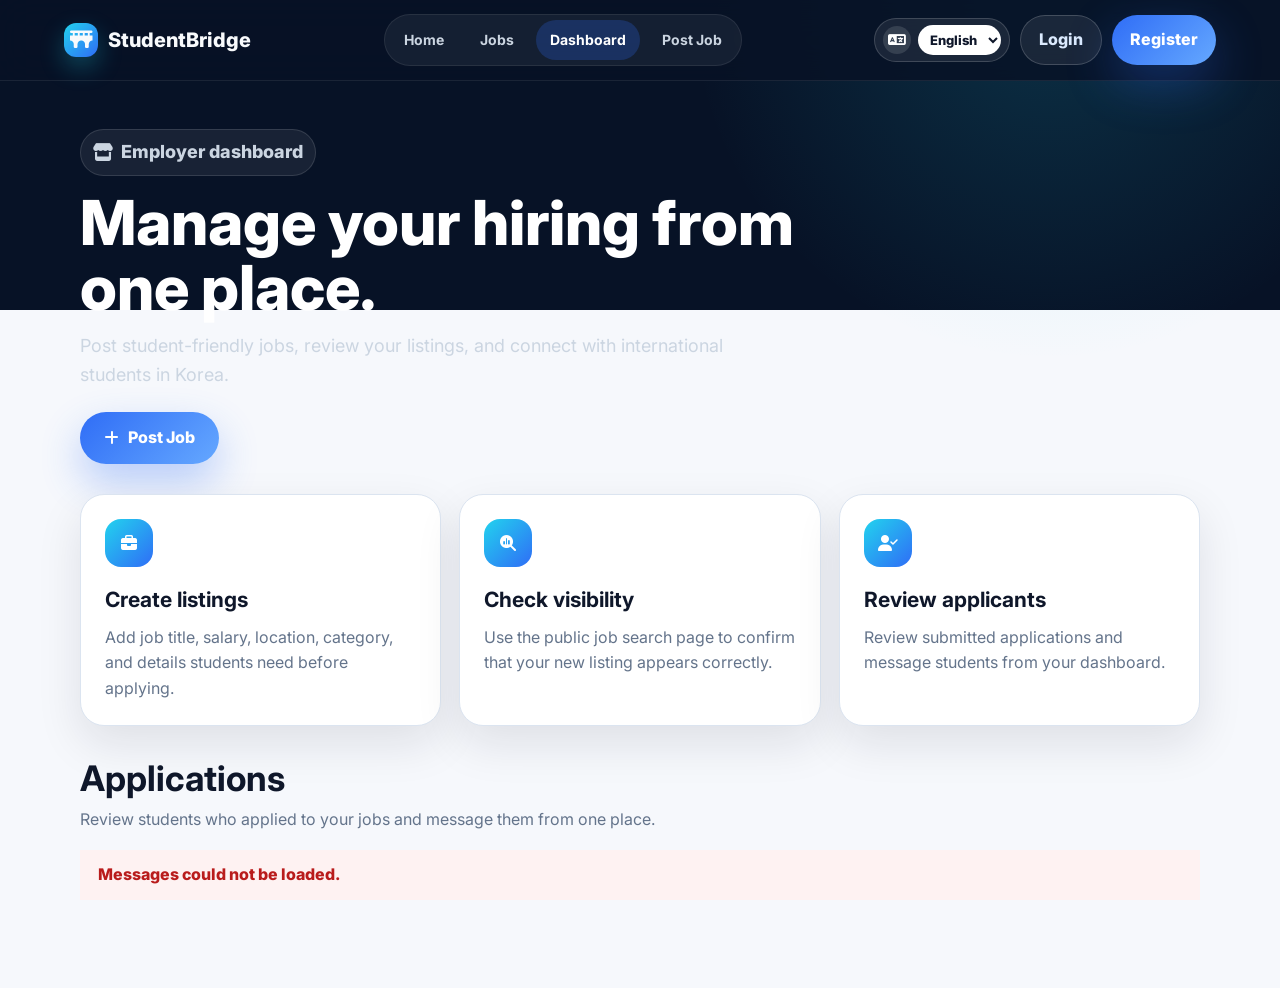
==== frontend/employer-dashboard.html @ f32d39b7 "feat: clean shared navbar design" ====
<!DOCTYPE html>
<html lang="en">
<head>
  <meta charset="UTF-8">
  <meta name="viewport" content="width=device-width, initial-scale=1.0">
  <meta name="description" content="Employer dashboard for StudentBridge.">
  <title data-i18n="title.employerDashboard">Employer Dashboard | StudentBridge</title>
  <link rel="stylesheet" href="https://cdnjs.cloudflare.com/ajax/libs/font-awesome/6.5.1/css/all.min.css">
  <link rel="stylesheet" href="./style.css?v=20260610-clean-navbar">
  <link rel="stylesheet" href="./post-job.css">
  <link rel="stylesheet" href="./notifications.css?v=20260609-notifications">
  <link rel="stylesheet" href="./messages.css?v=20260609-messages">
</head>
<body data-auth-state="checking">
  <header class="navbar">
    <a class="logo" href="../index.html" aria-label="StudentBridge home">
      <span class="logo-mark" aria-hidden="true"><i class="fa-solid fa-bridge"></i></span>
      <span>StudentBridge</span>
    </a>

    <button type="button" class="nav-toggle" data-nav-toggle aria-label="Open menu" aria-expanded="false">
      <span></span>
      <span></span>
      <span></span>
    </button>

    <nav class="nav-center" aria-label="Primary navigation" data-i18n-aria-label="nav.primary" data-primary-nav>
      <a href="../index.html" data-i18n="nav.home">Home</a>
      <a href="./jobsearch.html" data-i18n="nav.jobs">Jobs</a>
      <a href="./employer-dashboard.html" aria-current="page" data-employer-link data-i18n="nav.dashboard">Dashboard</a>
      <a href="./post-job.html" data-employer-link data-i18n="nav.postJob">Post Job</a>
      <a class="mobile-auth-link" href="./login.html" data-i18n="nav.login">Login</a>
      <a class="mobile-auth-link" href="./register.html" data-i18n="nav.register">Register</a>
    </nav>

    <div class="nav-right" aria-label="Account actions">
      <div data-language-switcher></div>
      <div data-message-root hidden></div>
      <div data-notification-root hidden></div>
      <div class="guest-actions" data-guest-actions>
        <a href="./login.html" class="btn btn-outline" data-i18n="nav.login">Login</a>
        <a href="./register.html" class="btn btn-primary" data-i18n="nav.register">Register</a>
      </div>

      <div class="user-menu" data-user-menu hidden>
        <button type="button" class="user-menu-trigger" data-user-menu-trigger aria-haspopup="true" aria-expanded="false">
          <span class="user-icon" aria-hidden="true"><i class="fa-solid fa-user"></i></span>
          <span class="sr-only" data-user-label>Account menu</span>
          <i class="fa-solid fa-chevron-down" aria-hidden="true"></i>
        </button>

        <div class="user-dropdown" data-user-dropdown hidden>
          <p class="dropdown-user" data-user-name>Account</p>
          <a href="./employer-dashboard.html" data-employer-link><i class="fa-solid fa-table-columns" aria-hidden="true"></i> <span data-i18n="user.dashboard">Dashboard</span></a>
          <a href="./messages.html"><i class="fa-solid fa-message" aria-hidden="true"></i> <span data-i18n="messages.label">Messages</span></a>
          <a href="./post-job.html" data-employer-link><i class="fa-solid fa-plus" aria-hidden="true"></i> <span data-i18n="user.postJob">Post Job</span></a>
          <a href="./student-profile.html" data-student-link><i class="fa-solid fa-id-card" aria-hidden="true"></i> <span data-i18n="user.studentAddress">Student Address</span></a>
          <a data-user-mail href="#"><i class="fa-solid fa-envelope" aria-hidden="true"></i> <span data-i18n="user.email">Email</span></a>
          <button type="button" data-logout-button><i class="fa-solid fa-right-from-bracket" aria-hidden="true"></i> <span data-i18n="user.logout">Logout</span></button>
        </div>
      </div>
    </div>
  </header>

  <main class="page-shell">
    <section class="dashboard-hero" aria-labelledby="dashboard-title">
      <p class="eyebrow"><i class="fa-solid fa-store" aria-hidden="true"></i> <span data-i18n="dashboard.eyebrow">Employer dashboard</span></p>
      <h1 id="dashboard-title" data-i18n="dashboard.heading">Manage your hiring from one place.</h1>
      <p data-i18n="dashboard.body">Post student-friendly jobs, review your listings, and connect with international students in Korea.</p>
      <a class="submit-btn dashboard-cta" href="./post-job.html">
        <i class="fa-solid fa-plus" aria-hidden="true"></i>
        <span data-i18n="nav.postJob">Post a Job</span>
      </a>
    </section>

    <section class="dashboard-grid" aria-label="Employer actions">
      <article>
        <i class="fa-solid fa-briefcase" aria-hidden="true"></i>
        <h2 data-i18n="dashboard.createTitle">Create listings</h2>
        <p data-i18n="dashboard.createBody">Add job title, salary, location, category, and details students need before applying.</p>
      </article>

      <article>
        <i class="fa-solid fa-magnifying-glass-chart" aria-hidden="true"></i>
        <h2 data-i18n="dashboard.visibilityTitle">Check visibility</h2>
        <p data-i18n="dashboard.visibilityBody">Use the public job search page to confirm that your new listing appears correctly.</p>
      </article>

      <article>
        <i class="fa-solid fa-user-check" aria-hidden="true"></i>
        <h2 data-i18n="dashboard.reviewTitle">Review applicants</h2>
        <p data-i18n="dashboard.reviewBody">Review submitted applications and message students from your dashboard.</p>
      </article>
    </section>

    <section class="employer-applications" data-employer-applications aria-labelledby="applications-title">
      <div class="employer-applications-header">
        <div>
          <h2 id="applications-title" data-i18n="dashboard.applicationsTitle">Applications</h2>
          <p data-i18n="dashboard.applicationsBody">Review students who applied to your jobs and message them from one place.</p>
        </div>
      </div>
      <p class="message-status" data-application-status role="status" aria-live="polite"></p>
      <div class="application-list" data-application-list></div>
    </section>
  </main>
  <script src="./runtime-config.js"></script>
  <script src="./platform.js"></script>
  <script src="./translations.js"></script>
  <script src="./i18n.js?v=20260609-navbar-fix"></script>
  <script src="./notifications.js?v=20260609-notifications"></script>
  <script src="./messages.js?v=20260609-messages"></script>
  <script src="./script.js?v=20260610-clean-navbar"></script>
</body>
</html>
---- frontend/style.css ----
@import url("https://fonts.googleapis.com/css2?family=Inter:wght@400;500;600;700;800&display=swap");

:root {
  --bg: #071226;
  --bg-soft: #0d1b34;
  --surface: #ffffff;
  --surface-soft: #f6f8fc;
  --primary: #2f6df6;
  --primary-dark: #1f4ed8;
  --secondary: #22d3ee;
  --accent: #f8b84e;
  --text: #0f172a;
  --text-muted: #64748b;
  --text-light: #f8fafc;
  --line: #dbe4f0;
  --shadow-soft: 0 18px 45px rgba(15, 23, 42, 0.12);
  --shadow-blue: 0 18px 50px rgba(47, 109, 246, 0.32);
  --radius-lg: 24px;
  --radius-md: 16px;
  --radius-sm: 12px;
}

* {
  margin: 0;
  padding: 0;
  box-sizing: border-box;
}

[hidden] {
  display: none !important;
}

.sr-only {
  position: absolute;
  width: 1px;
  height: 1px;
  padding: 0;
  margin: -1px;
  overflow: hidden;
  clip: rect(0, 0, 0, 0);
  white-space: nowrap;
  border: 0;
}

html {
  scroll-behavior: smooth;
}

body {
  min-height: 100vh;
  background: var(--surface);
  color: var(--text);
  font-family: "Inter", Arial, sans-serif;
  line-height: 1.6;
}

body[data-auth-state="checking"] [data-guest-actions],
body[data-auth-state="checking"] [data-user-menu] {
  display: none !important;
}

a {
  color: inherit;
}
.language-wrapper{
  position: relative;
}

.language-btn{
  display: flex;
  align-items: center;
  justify-content: center;
  width: 44px;
  height: 44px;
  border: 1px solid rgba(255,255,255,0.15);
  border-radius: 50%;
  background: rgba(255,255,255,0.08);
  color: white;
  cursor: pointer;
  transition: all 0.25s ease;
  backdrop-filter: blur(12px);
}

.language-btn:hover{
  background: rgba(255,255,255,0.16);
  transform: translateY(-2px);
}

.language-menu{
  position: absolute;
  top: 55px;
  right: 0;
  width: 160px;
  overflow: hidden;
  border-radius: 16px;
  background: white;
  box-shadow: 0 18px 45px rgba(15,23,42,0.18);
  display: none;
  z-index: 999;
}

.language-menu.show{
  display: block;
}

.language-menu div{
  padding: 14px 16px;
  color: #111827;
  font-weight: 600;
  cursor: pointer;
  transition: background 0.2s ease;
}

.language-menu div:hover{
  background: #f3f6fb;
}

.navbar {
  position: sticky;
  top: 0;
  z-index: 90;
  display: flex;
  align-items: center;
  justify-content: space-between;
  gap: 18px;
  min-height: 74px;
  padding: 14px clamp(20px, 5vw, 72px);
  background: rgba(7, 18, 38, 0.86);
  color: var(--text-light);
  backdrop-filter: blur(18px);
  border-bottom: 1px solid rgba(255, 255, 255, 0.08);
  transition: box-shadow 0.25s ease, background 0.25s ease;
}

.navbar.scrolled {
  background: rgba(7, 18, 38, 0.95);
  box-shadow: 0 12px 30px rgba(2, 6, 23, 0.24);
}

.logo {
  flex: 0 0 auto;
  order: 1;
  display: inline-flex;
  align-items: center;
  gap: 10px;
  color: var(--text-light);
  font-size: 20px;
  font-weight: 800;
  text-decoration: none;
  letter-spacing: 0;
}

.logo-mark {
  display: grid;
  width: 34px;
  height: 34px;
  place-items: center;
  border-radius: 12px;
  background: linear-gradient(135deg, var(--secondary), var(--primary));
  box-shadow: 0 10px 24px rgba(34, 211, 238, 0.28);
}

.nav-toggle {
  order: 4;
  display: none;
  width: 44px;
  height: 44px;
  place-items: center;
  border: 1px solid rgba(255, 255, 255, 0.16);
  border-radius: 999px;
  background: rgba(255, 255, 255, 0.09);
  color: #ffffff;
  cursor: pointer;
  grid-template-rows: repeat(3, 2px);
  align-content: center;
  gap: 4px;
  transition: background 0.2s ease, border-color 0.2s ease, transform 0.2s ease;
}

.nav-toggle:hover,
.nav-toggle:focus-visible,
.navbar.nav-open .nav-toggle {
  border-color: rgba(96, 165, 250, 0.72);
  background: rgba(47, 109, 246, 0.24);
}

.nav-toggle span {
  display: block;
  width: 18px;
  height: 2px;
  border-radius: 999px;
  background: currentColor;
  transition: transform 0.2s ease, opacity 0.2s ease;
}

.navbar.nav-open .nav-toggle span:nth-child(1) {
  transform: translateY(6px) rotate(45deg);
}

.navbar.nav-open .nav-toggle span:nth-child(2) {
  opacity: 0;
}

.navbar.nav-open .nav-toggle span:nth-child(3) {
  transform: translateY(-6px) rotate(-45deg);
}

.nav-center {
  order: 2;
  display: flex;
  align-items: center;
  gap: 8px;
  padding: 5px;
  border: 1px solid rgba(255, 255, 255, 0.08);
  border-radius: 999px;
  background: rgba(255, 255, 255, 0.06);
}

.nav-center a {
  padding: 9px 14px;
  border-radius: 999px;
  color: #cbd5e1;
  font-size: 14px;
  font-weight: 700;
  text-decoration: none;
  transition: background 0.2s ease, color 0.2s ease;
}

.nav-center a:hover,
.nav-center a:focus-visible,
.nav-center .active,
.nav-center a[aria-current="page"] {
  background: rgba(47, 109, 246, 0.24);
  color: #ffffff;
  outline: none;
}

.nav-right {
  order: 3;
  flex: 0 0 auto;
  display: flex;
  align-items: center;
  gap: 10px;
}

.guest-actions {
  display: flex;
  gap: 10px;
}

.mobile-auth-link {
  display: none !important;
}

.user-menu {
  position: relative;
}

.user-menu-trigger {
  display: inline-flex;
  align-items: center;
  gap: 10px;
  max-width: 280px;
  min-height: 44px;
  padding: 8px 12px;
  border: 1px solid rgba(255, 255, 255, 0.16);
  border-radius: 999px;
  color: #ffffff;
  background: rgba(255, 255, 255, 0.09);
  font: inherit;
  font-weight: 800;
  cursor: pointer;
}

.user-icon {
  display: grid;
  width: 30px;
  height: 30px;
  place-items: center;
  border-radius: 50%;
  color: #ffffff;
  background: linear-gradient(135deg, var(--secondary), var(--primary));
}

.user-dropdown {
  position: absolute;
  top: calc(100% + 10px);
  right: 0;
  width: 230px;
  padding: 8px;
  border: 1px solid var(--line);
  border-radius: 18px;
  background: #ffffff;
  box-shadow: 0 24px 60px rgba(2, 6, 23, 0.22);
  z-index: 120;
}

.dropdown-user {
  margin: 4px 6px 8px;
  padding: 8px 10px;
  border-radius: 10px;
  color: var(--text);
  background: #f8fafc;
  font-size: 13px;
  font-weight: 800;
  overflow-wrap: anywhere;
}

.user-dropdown a,
.user-dropdown button {
  display: flex;
  align-items: center;
  gap: 10px;
  width: 100%;
  padding: 11px 12px;
  border: 0;
  border-radius: 12px;
  color: var(--text);
  background: transparent;
  font: inherit;
  font-weight: 800;
  text-align: left;
  text-decoration: none;
  cursor: pointer;
}

.user-dropdown a:hover,
.user-dropdown button:hover {
  background: #eef4ff;
  color: var(--primary-dark);
}

.navbar a:focus-visible,
.navbar button:focus-visible {
  outline: 3px solid rgba(147, 197, 253, 0.82);
  outline-offset: 3px;
}

.btn,
.search-btn,
.btn-light,
.btn-browse {
  display: inline-flex;
  align-items: center;
  justify-content: center;
  gap: 8px;
  min-height: 44px;
  padding: 11px 18px;
  border-radius: 999px;
  font-weight: 800;
  text-decoration: none;
  transition: transform 0.2s ease, box-shadow 0.2s ease, background 0.2s ease;
}

.btn:hover,
.search-btn:hover,
.btn-light:hover,
.btn-browse:hover {
  transform: translateY(-2px);
}

.btn-outline {
  color: #dbeafe;
  border: 1px solid rgba(255, 255, 255, 0.18);
  background: rgba(255, 255, 255, 0.08);
}

.btn-outline:hover {
  background: rgba(255, 255, 255, 0.15);
}

.btn-primary,
.search-btn,
.btn-light {
  color: #ffffff;
  background: linear-gradient(135deg, var(--primary), #65a8ff);
  box-shadow: var(--shadow-blue);
}

.btn-browse {
  color: var(--text);
  background: #ffffff;
  box-shadow: var(--shadow-soft);
}

.hero {
  position: relative;
  overflow: hidden;
  min-height: 680px;
  display: grid;
  grid-template-columns: minmax(0, 1.05fr) minmax(320px, 0.95fr);
  align-items: center;
  gap: clamp(28px, 5vw, 72px);
  padding: clamp(56px, 8vw, 108px) clamp(20px, 6vw, 84px);
  color: var(--text-light);
  background:
    radial-gradient(circle at 82% 18%, rgba(34, 211, 238, 0.23), transparent 28%),
    radial-gradient(circle at 16% 18%, rgba(248, 184, 78, 0.17), transparent 24%),
    linear-gradient(135deg, #08142a 0%, #0d1a31 58%, #071226 100%);
}

.hero::after {
  content: "";
  position: absolute;
  inset: auto -8% -34% 42%;
  height: 360px;
  border-radius: 50%;
  background: rgba(47, 109, 246, 0.18);
  filter: blur(48px);
}

.hero-content,
.hero-visual {
  position: relative;
  z-index: 1;
}

.eyebrow {
  display: inline-flex;
  align-items: center;
  gap: 8px;
  margin-bottom: 18px;
  padding: 8px 12px;
  border: 1px solid rgba(255, 255, 255, 0.12);
  border-radius: 999px;
  color: #bfdbfe;
  background: rgba(255, 255, 255, 0.07);
  font-size: 14px;
  font-weight: 800;
}

.hero h1 {
  max-width: 760px;
  margin-bottom: 18px;
  font-size: clamp(42px, 6vw, 76px);
  line-height: 1.02;
  font-weight: 800;
  letter-spacing: 0;
}

.highlight {
  color: #ffffff;
  background: transparent;
  padding: 0;
  border-radius: 0;
  box-shadow: none;
}

.hero p {
  max-width: 620px;
  color: #cbd5e1;
  font-size: 18px;
}

.hero-actions {
  display: flex;
  flex-wrap: wrap;
  gap: 14px;
  margin-top: 30px;
}

.hero-trust {
  display: flex;
  flex-wrap: wrap;
  gap: 14px;
  margin-top: 36px;
  color: #cbd5e1;
}

.trust-pill {
  display: inline-flex;
  align-items: center;
  gap: 8px;
  padding: 10px 12px;
  border-radius: 14px;
  background: rgba(255, 255, 255, 0.07);
}

.hero-visual {
  min-height: 430px;
}

.candidate-card {
  position: absolute;
  inset: 48px 30px auto auto;
  width: min(400px, 90%);
  padding: 26px;
  border: 1px solid rgba(255, 255, 255, 0.12);
  border-radius: var(--radius-lg);
  background: rgba(15, 30, 58, 0.82);
  box-shadow: 0 28px 80px rgba(0, 0, 0, 0.28);
  backdrop-filter: blur(18px);
}

.candidate-row {
  display: flex;
  align-items: center;
  gap: 14px;
  margin-bottom: 18px;
}

.avatar-stack {
  display: flex;
}

.avatar-stack span {
  display: grid;
  width: 44px;
  height: 44px;
  place-items: center;
  margin-left: -10px;
  border: 3px solid #0f1e3a;
  border-radius: 50%;
  background: linear-gradient(135deg, #e0f2fe, #93c5fd);
  color: #0f172a;
  font-weight: 800;
}

.avatar-stack span:first-child {
  margin-left: 0;
}

.candidate-card h2 {
  font-size: 22px;
  line-height: 1.25;
}

.mini-stats {
  display: grid;
  grid-template-columns: repeat(2, 1fr);
  gap: 12px;
}

.mini-stats div {
  padding: 16px;
  border-radius: 16px;
  background: rgba(255, 255, 255, 0.08);
}

.mini-stats strong {
  display: block;
  color: #ffffff;
  font-size: 26px;
  line-height: 1;
}

.mini-stats span {
  color: #cbd5e1;
  font-size: 13px;
}

.floating-badge {
  position: absolute;
  left: 22px;
  bottom: 70px;
  max-width: 230px;
  padding: 18px;
  border-radius: 20px;
  color: var(--text);
  background: #ffffff;
  box-shadow: var(--shadow-blue);
}

.floating-badge strong {
  display: block;
  font-size: 30px;
  line-height: 1;
}

.why,
.steps,
.cta {
  padding: clamp(64px, 8vw, 104px) clamp(20px, 6vw, 84px);
}

.section-heading {
  max-width: 760px;
  margin: 0 auto 38px;
  text-align: center;
}

.section-heading h2,
.why h2,
.steps h2,
.cta h2 {
  color: var(--text);
  font-size: clamp(32px, 4vw, 48px);
  line-height: 1.1;
  font-weight: 800;
  letter-spacing: 0;
}

.section-heading p {
  margin-top: 12px;
  color: var(--text-muted);
  font-size: 17px;
}

.cards {
  display: grid;
  grid-template-columns: repeat(3, minmax(0, 1fr));
  gap: 20px;
  max-width: 1120px;
  margin: 34px auto 0;
}

.card {
  padding: 28px;
  border: 1px solid var(--line);
  border-radius: var(--radius-lg);
  background: var(--surface);
  box-shadow: var(--shadow-soft);
  transition: transform 0.2s ease, box-shadow 0.2s ease;
}

.card:hover {
  transform: translateY(-6px);
  box-shadow: 0 24px 55px rgba(15, 23, 42, 0.16);
}

.icon {
  display: grid;
  width: 54px;
  height: 54px;
  place-items: center;
  margin-bottom: 18px;
  border-radius: 18px;
  color: #ffffff;
  background: linear-gradient(135deg, var(--primary), var(--secondary));
  font-size: 22px;
}

.card h3,
.step h3 {
  margin-bottom: 10px;
  font-size: 21px;
  line-height: 1.25;
}

.card p,
.step p {
  color: var(--text-muted);
}

.steps {
  background: var(--surface-soft);
}

.steps > h2 {
  text-align: center;
}

.step-container {
  display: grid;
  grid-template-columns: repeat(4, minmax(0, 1fr));
  gap: 18px;
  max-width: 1120px;
  margin: 38px auto 0;
}

.step {
  padding: 26px;
  border: 1px solid var(--line);
  border-radius: var(--radius-lg);
  background: #ffffff;
  box-shadow: 0 14px 34px rgba(15, 23, 42, 0.08);
}

.circle {
  display: grid;
  width: 48px;
  height: 48px;
  place-items: center;
  margin-bottom: 18px;
  border-radius: 16px;
  background: #eaf1ff;
  color: var(--primary);
  font-weight: 800;
}

.stats {
  display: grid;
  grid-template-columns: repeat(3, minmax(0, 1fr));
  gap: 18px;
  max-width: 880px;
  margin: 54px auto 0;
}

.stats div {
  padding: 24px;
  border-radius: var(--radius-md);
  background: #ffffff;
  text-align: center;
  box-shadow: 0 14px 34px rgba(15, 23, 42, 0.08);
}

.stats dt {
  color: var(--primary);
  font-size: 34px;
  font-weight: 800;
}

.stats dd {
  color: var(--text-muted);
  margin: 4px 0 0;
}

.cta {
  color: #ffffff;
  text-align: center;
  background:
    radial-gradient(circle at 18% 20%, rgba(34, 211, 238, 0.22), transparent 25%),
    linear-gradient(135deg, #0b1830, #122a55 58%, #071226);
}

.cta h2 {
  color: #ffffff;
}

.cta p {
  max-width: 640px;
  margin: 14px auto 0;
  color: #cbd5e1;
  font-size: 18px;
}

.cta-buttons {
  display: flex;
  justify-content: center;
  flex-wrap: wrap;
  gap: 14px;
  margin-top: 28px;
}

.footer {
  padding: 56px clamp(20px, 6vw, 84px) 28px;
  background: #050c1a;
  color: #ffffff;
}

.footer-grid {
  display: grid;
  grid-template-columns: 1.4fr repeat(3, 1fr);
  gap: 28px;
  max-width: 1120px;
  margin: 0 auto 34px;
}

.footer h2 {
  margin-bottom: 12px;
  font-size: 17px;
}

.footer p,
.footer a {
  display: block;
  color: #aebbd0;
  margin: 7px 0;
  text-decoration: none;
}

.footer a:hover {
  color: #ffffff;
}

.copyright {
  max-width: 1120px;
  margin: 0 auto;
  padding-top: 24px;
  border-top: 1px solid rgba(255, 255, 255, 0.09);
  color: #94a3b8;
  text-align: center;
}

@media (max-width: 960px) {
  .navbar {
    display: grid;
    grid-template-columns: minmax(0, 1fr) auto auto;
    gap: 10px;
    padding: 12px 18px;
  }

  .logo {
    min-width: 0;
  }

  .logo span:last-child {
    overflow: hidden;
    text-overflow: ellipsis;
    white-space: nowrap;
  }

  .nav-toggle {
    display: inline-grid;
  }

  .nav-center {
    position: absolute;
    top: calc(100% + 10px);
    left: 18px;
    right: 18px;
    display: none;
    grid-template-columns: 1fr;
    gap: 6px;
    padding: 10px;
    border-color: rgba(255, 255, 255, 0.12);
    border-radius: 18px;
    background: rgba(8, 20, 42, 0.98);
    box-shadow: 0 26px 70px rgba(2, 6, 23, 0.34);
  }

  .navbar.nav-open .nav-center {
    display: grid;
  }

  .nav-center a {
    width: 100%;
    padding: 12px 14px;
    border-radius: 12px;
  }

  .mobile-auth-link {
    display: flex !important;
  }

  body[data-auth-state="user"] .mobile-auth-link {
    display: none !important;
  }

  .nav-right {
    justify-content: flex-end;
    gap: 8px;
    min-width: 0;
  }

  .guest-actions {
    display: none !important;
  }

  .hero {
    grid-template-columns: 1fr;
    min-height: auto;
  }

  .hero-visual {
    min-height: 380px;
  }

  .cards,
  .step-container,
  .stats,
  .footer-grid {
    grid-template-columns: 1fr;
  }
}

@media (max-width: 620px) {
  .navbar {
    grid-template-columns: minmax(0, 1fr) auto auto;
  }

  .language-btn,
  .message-button,
  .notification-button,
  .user-menu-trigger,
  .nav-toggle {
    width: 40px;
    height: 40px;
  }

  .user-menu-trigger {
    min-height: 40px;
    padding: 5px;
  }

  .user-menu-trigger > .fa-chevron-down {
    display: none;
  }

  .user-icon {
    width: 28px;
    height: 28px;
  }

  .user-dropdown,
  .language-menu,
  .notification-panel,
  .message-panel {
    right: 0;
    width: min(340px, calc(100vw - 28px));
  }

  .hero,
  .why,
  .steps,
  .cta,
  .footer {
    padding-left: 18px;
    padding-right: 18px;
  }

  .hero-actions,
  .cta-buttons {
    flex-direction: column;
  }

  .candidate-card {
    inset: 20px auto auto 0;
    width: 100%;
  }

  .floating-badge {
    left: 0;
    bottom: 20px;
  }
}
---- frontend/post-job.css ----
@import url("https://fonts.googleapis.com/css2?family=Inter:wght@400;500;600;700;800&display=swap");

:root {
  --bg: #071226;
  --surface: #ffffff;
  --surface-soft: #f6f8fc;
  --primary: #2f6df6;
  --primary-dark: #1f4ed8;
  --secondary: #22d3ee;
  --text: #0f172a;
  --muted: #64748b;
  --line: #dbe4f0;
  --success: #0f766e;
  --error: #b42318;
  --shadow: 0 24px 70px rgba(2, 6, 23, 0.16);
}

* {
  margin: 0;
  padding: 0;
  box-sizing: border-box;
}

body {
  min-height: 100vh;
  color: var(--text);
  font-family: "Inter", Arial, sans-serif;
  background:
    radial-gradient(circle at 82% 0%, rgba(34, 211, 238, 0.16), transparent 25%),
    linear-gradient(180deg, #071226 0, #071226 310px, var(--surface-soft) 310px);
}

button,
input,
select,
textarea {
  font: inherit;
}

.page-shell {
  width: min(1120px, calc(100% - 40px));
  margin: 0 auto;
  padding: 48px 0 70px;
}

.page-heading,
.dashboard-hero {
  color: #ffffff;
  margin-bottom: 30px;
}

.eyebrow {
  display: inline-flex;
  align-items: center;
  gap: 8px;
  margin-bottom: 14px;
  padding: 8px 12px;
  border-radius: 999px;
  color: #bfdbfe;
  background: rgba(255, 255, 255, 0.07);
  font-size: 14px;
  font-weight: 800;
}

.page-heading h1,
.dashboard-hero h1 {
  max-width: 760px;
  margin-bottom: 12px;
  font-size: clamp(38px, 5vw, 62px);
  line-height: 1.05;
  font-weight: 800;
  letter-spacing: 0;
}

.page-heading p,
.dashboard-hero p {
  max-width: 650px;
  color: #cbd5e1;
  font-size: 18px;
  line-height: 1.6;
}

.form-card {
  padding: 28px;
  border: 1px solid rgba(255, 255, 255, 0.7);
  border-radius: 28px;
  background: rgba(255, 255, 255, 0.97);
  box-shadow: var(--shadow);
}

.form-header {
  display: flex;
  align-items: flex-start;
  justify-content: space-between;
  gap: 18px;
  margin-bottom: 22px;
}

.form-header h2 {
  font-size: 28px;
  line-height: 1.15;
}

.form-header p {
  color: var(--muted);
}

.form-header a {
  color: var(--primary-dark);
  font-weight: 800;
  text-decoration: none;
}

.form-grid {
  display: grid;
  grid-template-columns: repeat(2, minmax(0, 1fr));
  gap: 16px;
}

.input-group label {
  display: block;
  margin-bottom: 7px;
  color: #334155;
  font-size: 14px;
  font-weight: 800;
}

.input-group input,
.input-group select,
.input-group textarea {
  width: 100%;
  min-height: 50px;
  padding: 12px 14px;
  border: 1px solid var(--line);
  border-radius: 14px;
  outline: none;
  color: var(--text);
  background: #f8fafc;
  transition: border-color 0.2s ease, box-shadow 0.2s ease, background 0.2s ease;
}

.input-group textarea {
  resize: vertical;
}

.input-group input:focus,
.input-group select:focus,
.input-group textarea:focus {
  border-color: var(--primary);
  background: #ffffff;
  box-shadow: 0 0 0 4px rgba(47, 109, 246, 0.14);
}

.field-help {
  margin-top: 7px;
  color: var(--muted);
  font-size: 13px;
}

.location-search-row {
  display: grid;
  grid-template-columns: minmax(0, 1fr) auto;
  gap: 10px;
}

.secondary-btn {
  display: inline-flex;
  align-items: center;
  justify-content: center;
  gap: 8px;
  min-height: 50px;
  padding: 0 16px;
  border: 1px solid #b8c7e3;
  border-radius: 14px;
  color: var(--primary-dark);
  background: #ffffff;
  font-weight: 800;
  cursor: pointer;
  transition: transform 0.2s ease, box-shadow 0.2s ease, border-color 0.2s ease;
}

.secondary-btn:hover {
  transform: translateY(-2px);
  border-color: var(--primary);
  box-shadow: 0 12px 28px rgba(47, 109, 246, 0.16);
}

.map-panel {
  padding: 12px;
  border: 1px solid var(--line);
  border-radius: 20px;
  background: #f8fafc;
}

.map-canvas {
  width: 100%;
  min-height: 320px;
  border-radius: 16px;
  background:
    linear-gradient(135deg, rgba(47, 109, 246, 0.12), rgba(34, 211, 238, 0.12)),
    #eaf1ff;
}

.map-status {
  margin-top: 10px;
  padding: 10px 12px;
  border-radius: 12px;
  color: var(--primary-dark);
  background: #eaf1ff;
  font-size: 14px;
  font-weight: 700;
}

.map-status.success {
  color: var(--success);
  background: #ccfbf1;
}

.map-status.error {
  color: var(--error);
  background: #fff1f0;
}

.coordinate-grid {
  display: grid;
  grid-template-columns: repeat(2, minmax(0, 1fr));
  gap: 16px;
}

.full-width {
  grid-column: 1 / -1;
}

.submit-btn {
  display: inline-flex;
  align-items: center;
  justify-content: center;
  gap: 9px;
  width: 100%;
  min-height: 52px;
  margin-top: 22px;
  border: 0;
  border-radius: 999px;
  color: #ffffff;
  background: linear-gradient(135deg, var(--primary), #65a8ff);
  box-shadow: 0 18px 40px rgba(47, 109, 246, 0.32);
  font-weight: 800;
  text-decoration: none;
  cursor: pointer;
  transition: transform 0.2s ease, box-shadow 0.2s ease;
}

.submit-btn:hover {
  transform: translateY(-2px);
  box-shadow: 0 24px 50px rgba(47, 109, 246, 0.4);
}

.dashboard-cta {
  width: auto;
  padding: 0 24px;
}

.form-message {
  display: none;
  margin-bottom: 18px;
  padding: 12px 14px;
  border-radius: 14px;
  font-weight: 700;
}

.form-message.show {
  display: block;
}

.form-message.success {
  color: var(--success);
  background: #ccfbf1;
}

.form-message.error {
  color: var(--error);
  background: #fff1f0;
}

.form-message.info {
  color: var(--primary-dark);
  background: #eaf1ff;
}

.dashboard-grid {
  display: grid;
  grid-template-columns: repeat(3, minmax(0, 1fr));
  gap: 18px;
}

.dashboard-grid article {
  padding: 24px;
  border: 1px solid var(--line);
  border-radius: 24px;
  background: #ffffff;
  box-shadow: 0 18px 45px rgba(15, 23, 42, 0.1);
}

.dashboard-grid i {
  display: grid;
  width: 48px;
  height: 48px;
  place-items: center;
  margin-bottom: 16px;
  border-radius: 16px;
  color: #ffffff;
  background: linear-gradient(135deg, var(--secondary), var(--primary));
}

.dashboard-grid h2 {
  margin-bottom: 8px;
  font-size: 21px;
}

.dashboard-grid p {
  color: var(--muted);
  line-height: 1.6;
}

.dashboard-summary {
  margin-bottom: 22px;
}

.text-link {
  display: inline-flex;
  margin-top: 12px;
  color: var(--primary-dark);
  font-weight: 800;
  text-decoration: none;
}

.listing-panel {
  margin-top: 22px;
}

.listing-grid {
  display: grid;
  grid-template-columns: repeat(auto-fill, minmax(260px, 1fr));
  gap: 16px;
}

.listing-card {
  padding: 18px;
  border: 1px solid var(--line);
  border-radius: 20px;
  background: #ffffff;
  box-shadow: 0 12px 28px rgba(15, 23, 42, 0.08);
}

.listing-card h3 {
  margin-bottom: 10px;
  font-size: 20px;
}

.listing-meta {
  display: flex;
  gap: 8px;
  align-items: flex-start;
  margin-top: 8px;
  color: #334155;
  font-size: 14px;
  font-weight: 700;
}

.listing-meta i {
  width: 16px;
  margin-top: 2px;
  color: var(--primary-dark);
}

.listing-description {
  margin-top: 12px;
  color: var(--muted);
  line-height: 1.55;
}

@media (max-width: 820px) {
  .form-grid,
  .coordinate-grid,
  .dashboard-grid {
    grid-template-columns: 1fr;
  }

  .location-search-row {
    grid-template-columns: 1fr;
  }

  .form-header {
    flex-direction: column;
  }
}

@media (max-width: 560px) {
  .page-shell {
    width: min(100% - 28px, 1120px);
  }

  .form-card {
    padding: 22px;
  }
}
---- frontend/notifications.css ----
.notification-root[hidden] {
  display: none !important;
}

.notification-root {
  position: relative;
  display: inline-flex;
  align-items: center;
}

.notification-button {
  position: relative;
  display: inline-grid;
  width: 44px;
  height: 44px;
  place-items: center;
  border: 1px solid rgba(255, 255, 255, 0.16);
  border-radius: 999px;
  color: #ffffff;
  background: rgba(255, 255, 255, 0.09);
  cursor: pointer;
  transition: border-color 0.2s ease, background 0.2s ease, transform 0.2s ease;
}

.notification-button:hover,
.notification-button[aria-expanded="true"] {
  border-color: rgba(96, 165, 250, 0.72);
  background: rgba(47, 109, 246, 0.24);
  transform: translateY(-1px);
}

.notification-badge {
  position: absolute;
  top: -5px;
  right: -5px;
  min-width: 20px;
  height: 20px;
  padding: 0 5px;
  border: 2px solid #071226;
  border-radius: 999px;
  color: #ffffff;
  background: #ef4444;
  font-size: 11px;
  font-weight: 900;
  line-height: 16px;
  text-align: center;
}

.notification-badge[hidden] {
  display: none;
}

.notification-panel {
  position: absolute;
  top: calc(100% + 12px);
  right: 0;
  z-index: 80;
  width: min(360px, calc(100vw - 32px));
  overflow: hidden;
  border: 1px solid #dbe4f0;
  border-radius: 20px;
  color: #0f172a;
  background: #ffffff;
  box-shadow: 0 28px 70px rgba(2, 6, 23, 0.28);
}

.notification-panel[hidden] {
  display: none;
}

.notification-header {
  display: flex;
  align-items: center;
  justify-content: space-between;
  gap: 12px;
  padding: 14px 14px 10px;
  border-bottom: 1px solid #e2e8f0;
}

.notification-header strong {
  font-size: 15px;
  font-weight: 900;
}

.notification-read-all {
  border: 0;
  color: #1f4ed8;
  background: transparent;
  font-size: 12px;
  font-weight: 900;
  cursor: pointer;
}

.notification-read-all:disabled {
  color: #94a3b8;
  cursor: not-allowed;
}

.notification-list {
  display: grid;
  max-height: 360px;
  overflow-y: auto;
  padding: 8px;
}

.notification-empty {
  margin: 0;
  padding: 18px 12px;
  color: #64748b;
  font-size: 14px;
  font-weight: 700;
  text-align: center;
}

.notification-item {
  display: grid;
  gap: 5px;
  width: 100%;
  padding: 12px;
  border: 0;
  border-radius: 14px;
  color: #0f172a;
  background: transparent;
  font: inherit;
  text-align: left;
  cursor: pointer;
}

.notification-item:hover {
  background: #eef4ff;
}

.notification-item.unread {
  background: #f3f7ff;
}

.notification-item-title {
  display: flex;
  align-items: center;
  gap: 8px;
  font-size: 14px;
  font-weight: 900;
}

.notification-item-title::before {
  content: "";
  width: 8px;
  height: 8px;
  border-radius: 999px;
  background: transparent;
}

.notification-item.unread .notification-item-title::before {
  background: #2f6df6;
}

.notification-item-message {
  color: #475569;
  font-size: 13px;
  line-height: 1.45;
}

.notification-item-time {
  color: #94a3b8;
  font-size: 12px;
  font-weight: 800;
}

@media (max-width: 620px) {
  .notification-root {
    flex: 0 0 auto;
  }

  .notification-panel {
    left: 50%;
    right: auto;
    width: calc(100vw - 36px);
    transform: translateX(-50%);
  }
}
---- frontend/messages.css ----
.message-root[hidden] {
  display: none !important;
}

.sr-only {
  position: absolute;
  width: 1px;
  height: 1px;
  overflow: hidden;
  clip: rect(0, 0, 0, 0);
  white-space: nowrap;
}

.message-root {
  position: relative;
  display: inline-flex;
  align-items: center;
}

.message-button {
  position: relative;
  display: inline-grid;
  width: 44px;
  height: 44px;
  place-items: center;
  border: 1px solid rgba(255, 255, 255, 0.16);
  border-radius: 999px;
  color: #ffffff;
  background: rgba(255, 255, 255, 0.09);
  cursor: pointer;
  transition: border-color 0.2s ease, background 0.2s ease, transform 0.2s ease;
}

.message-button:hover,
.message-button[aria-expanded="true"] {
  border-color: rgba(96, 165, 250, 0.72);
  background: rgba(47, 109, 246, 0.24);
  transform: translateY(-1px);
}

.message-badge {
  position: absolute;
  top: -5px;
  right: -5px;
  min-width: 20px;
  height: 20px;
  padding: 0 5px;
  border: 2px solid #071226;
  border-radius: 999px;
  color: #ffffff;
  background: #ef4444;
  font-size: 11px;
  font-weight: 900;
  line-height: 16px;
  text-align: center;
}

.message-badge[hidden] {
  display: none;
}

.message-panel {
  position: absolute;
  top: calc(100% + 12px);
  right: 0;
  z-index: 82;
  width: min(380px, calc(100vw - 32px));
  overflow: hidden;
  border: 1px solid #dbe4f0;
  border-radius: 20px;
  color: #0f172a;
  background: #ffffff;
  box-shadow: 0 28px 70px rgba(2, 6, 23, 0.28);
}

.message-panel[hidden] {
  display: none;
}

.message-panel-header,
.message-panel-footer {
  display: flex;
  align-items: center;
  justify-content: space-between;
  gap: 12px;
  padding: 14px;
  border-bottom: 1px solid #e2e8f0;
}

.message-panel-footer {
  border-top: 1px solid #e2e8f0;
  border-bottom: 0;
}

.message-panel-header strong {
  font-size: 15px;
  font-weight: 900;
}

.message-view-all {
  color: #1f4ed8;
  font-size: 13px;
  font-weight: 900;
  text-decoration: none;
}

.message-list {
  display: grid;
  max-height: 360px;
  overflow-y: auto;
  padding: 8px;
}

.message-empty {
  margin: 0;
  padding: 18px 12px;
  color: #64748b;
  font-size: 14px;
  font-weight: 700;
  text-align: center;
}

.message-item {
  display: grid;
  gap: 6px;
  width: 100%;
  padding: 12px;
  border: 0;
  border-radius: 14px;
  color: #0f172a;
  background: transparent;
  font: inherit;
  text-align: left;
  cursor: pointer;
}

.message-item:hover {
  background: #eef4ff;
}

.message-item.unread {
  background: #f3f7ff;
}

.message-item-title {
  display: flex;
  align-items: center;
  gap: 8px;
  font-size: 14px;
  font-weight: 900;
}

.message-item-title::before {
  content: "";
  width: 8px;
  height: 8px;
  border-radius: 999px;
  background: transparent;
}

.message-item.unread .message-item-title::before {
  background: #2f6df6;
}

.message-item-preview {
  color: #475569;
  font-size: 13px;
  line-height: 1.45;
}

.message-item-meta {
  color: #94a3b8;
  font-size: 12px;
  font-weight: 800;
}

.employer-applications {
  display: grid;
  gap: 18px;
  margin-top: 24px;
}

.employer-applications-header {
  display: flex;
  align-items: flex-end;
  justify-content: space-between;
  gap: 18px;
}

.employer-applications-header h2 {
  margin: 0;
  color: #0f172a;
  font-size: clamp(1.6rem, 3vw, 2.2rem);
}

.employer-applications-header p,
.application-meta,
.message-page-subtitle,
.message-thread-meta {
  color: #64748b;
}

.application-list {
  display: grid;
  gap: 14px;
}

.application-card {
  display: grid;
  grid-template-columns: minmax(0, 1fr) auto;
  gap: 18px;
  padding: 18px;
  border: 1px solid #dbe4f0;
  border-radius: 18px;
  background: #ffffff;
  box-shadow: 0 18px 50px rgba(15, 23, 42, 0.08);
}

.application-title {
  margin: 0 0 8px;
  color: #0f172a;
  font-size: 1.05rem;
}

.application-meta {
  display: flex;
  flex-wrap: wrap;
  gap: 10px 14px;
  margin: 0;
  font-size: 0.93rem;
  font-weight: 700;
}

.application-actions {
  display: flex;
  flex-wrap: wrap;
  align-items: center;
  justify-content: flex-end;
  gap: 10px;
}

.application-action {
  display: inline-flex;
  align-items: center;
  justify-content: center;
  gap: 8px;
  min-height: 42px;
  padding: 0 16px;
  border: 1px solid #cbd5e1;
  border-radius: 999px;
  color: #1f4ed8;
  background: #ffffff;
  font-weight: 900;
  text-decoration: none;
  cursor: pointer;
}

.application-action.primary {
  border-color: transparent;
  color: #ffffff;
  background: linear-gradient(135deg, #2f6df6, #6aa7ff);
  box-shadow: 0 14px 32px rgba(47, 109, 246, 0.25);
}

.application-action:hover {
  transform: translateY(-1px);
}

.application-unread {
  display: inline-grid;
  min-width: 22px;
  height: 22px;
  place-items: center;
  padding: 0 6px;
  border-radius: 999px;
  color: #ffffff;
  background: #ef4444;
  font-size: 12px;
  font-weight: 900;
}

.messages-page-shell {
  display: grid;
  grid-template-columns: minmax(280px, 370px) minmax(0, 1fr);
  gap: 20px;
  width: min(1180px, calc(100% - 40px));
  margin: 30px auto 60px;
}

.message-page-card {
  overflow: hidden;
  border: 1px solid #dbe4f0;
  border-radius: 22px;
  background: #ffffff;
  box-shadow: 0 22px 60px rgba(15, 23, 42, 0.1);
}

.message-page-card-header {
  padding: 18px;
  border-bottom: 1px solid #e2e8f0;
}

.message-page-card-header h2,
.message-thread-header h2 {
  margin: 0;
  color: #0f172a;
}

.message-page-subtitle {
  margin: 6px 0 0;
  font-size: 0.94rem;
  font-weight: 700;
}

.message-page-list {
  display: grid;
  max-height: 660px;
  overflow-y: auto;
  padding: 10px;
}

.message-thread {
  display: grid;
  min-height: 660px;
  grid-template-rows: auto 1fr auto;
}

.message-thread-header {
  padding: 20px;
  border-bottom: 1px solid #e2e8f0;
}

.message-thread-meta {
  display: flex;
  flex-wrap: wrap;
  gap: 10px;
  margin: 8px 0 0;
  font-weight: 800;
}

.message-thread-body {
  display: grid;
  align-content: start;
  gap: 12px;
  padding: 20px;
  overflow-y: auto;
  background: linear-gradient(180deg, #f8fbff, #ffffff);
}

.message-bubble {
  max-width: min(72%, 620px);
  padding: 12px 14px;
  border-radius: 18px;
  color: #0f172a;
  background: #ffffff;
  box-shadow: 0 10px 24px rgba(15, 23, 42, 0.08);
}

.message-bubble.mine {
  justify-self: end;
  color: #ffffff;
  background: linear-gradient(135deg, #2f6df6, #6aa7ff);
}

.message-bubble p {
  margin: 0;
  line-height: 1.5;
}

.message-bubble span {
  display: block;
  margin-top: 6px;
  color: inherit;
  font-size: 12px;
  font-weight: 800;
  opacity: 0.75;
}

.message-compose {
  display: grid;
  grid-template-columns: minmax(0, 1fr) auto;
  gap: 12px;
  padding: 16px;
  border-top: 1px solid #e2e8f0;
  background: #ffffff;
}

.message-compose textarea {
  min-height: 54px;
  max-height: 150px;
  resize: vertical;
  border: 1px solid #cbd5e1;
  border-radius: 16px;
  padding: 13px 14px;
  color: #0f172a;
  font: inherit;
}

.message-compose textarea:focus {
  outline: 3px solid rgba(47, 109, 246, 0.18);
  border-color: #2f6df6;
}

.message-send-button {
  display: inline-flex;
  align-items: center;
  justify-content: center;
  gap: 8px;
  min-width: 130px;
  border: 0;
  border-radius: 16px;
  color: #ffffff;
  background: linear-gradient(135deg, #2f6df6, #6aa7ff);
  font-weight: 900;
  cursor: pointer;
}

.message-send-button:disabled,
.message-compose textarea:disabled {
  opacity: 0.55;
  cursor: not-allowed;
}

.message-status {
  margin: 0;
  padding: 12px 18px;
  color: #64748b;
  font-weight: 800;
}

.message-status.error {
  color: #b91c1c;
  background: #fef2f2;
}

.message-status.success {
  color: #166534;
  background: #f0fdf4;
}

@media (max-width: 860px) {
  .application-card,
  .messages-page-shell {
    grid-template-columns: 1fr;
  }

  .application-actions {
    justify-content: flex-start;
  }

  .message-thread {
    min-height: 560px;
  }
}

@media (max-width: 620px) {
  .message-root {
    flex: 0 0 auto;
  }

  .message-panel {
    left: 50%;
    right: auto;
    width: calc(100vw - 36px);
    transform: translateX(-50%);
  }

  .messages-page-shell {
    width: min(100% - 24px, 1180px);
  }

  .message-compose {
    grid-template-columns: 1fr;
  }

  .message-send-button {
    min-height: 48px;
  }

  .message-bubble {
    max-width: 90%;
  }
}
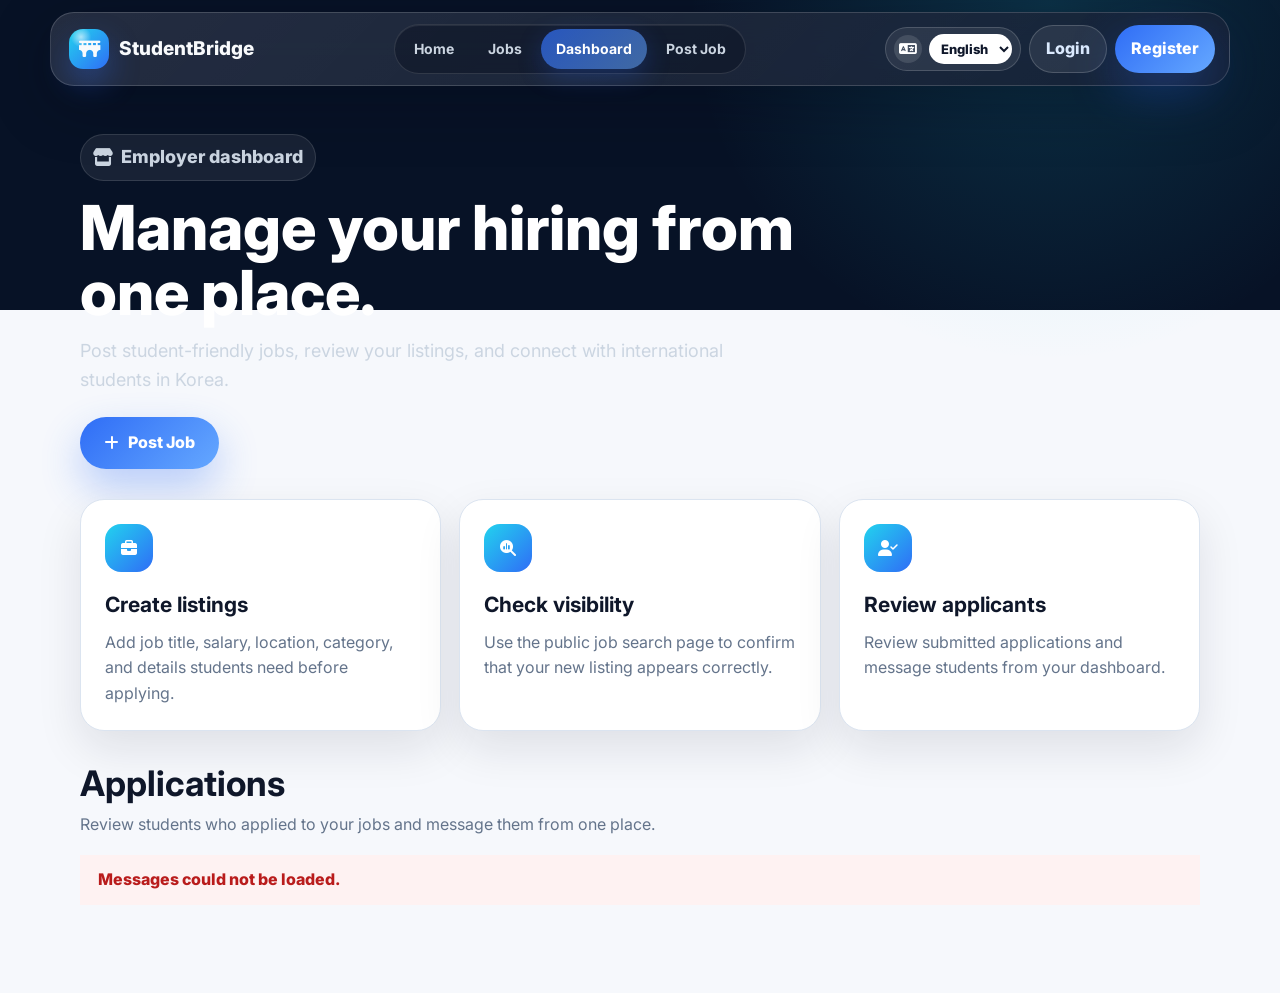
==== commit ceb7d23b: "style: make navbar visibly modern and floating" ====
--- a/frontend/employer-dashboard.html
+++ b/frontend/employer-dashboard.html
@@ -6,7 +6,7 @@
   <meta name="description" content="Employer dashboard for StudentBridge.">
   <title data-i18n="title.employerDashboard">Employer Dashboard | StudentBridge</title>
   <link rel="stylesheet" href="https://cdnjs.cloudflare.com/ajax/libs/font-awesome/6.5.1/css/all.min.css">
-  <link rel="stylesheet" href="./style.css?v=20260610-clean-navbar">
+  <link rel="stylesheet" href="./style.css?v=20260610-floating-navbar">
   <link rel="stylesheet" href="./post-job.css">
   <link rel="stylesheet" href="./notifications.css?v=20260609-notifications">
   <link rel="stylesheet" href="./messages.css?v=20260609-messages">
@@ -110,6 +110,6 @@
   <script src="./i18n.js?v=20260609-navbar-fix"></script>
   <script src="./notifications.js?v=20260609-notifications"></script>
   <script src="./messages.js?v=20260609-messages"></script>
-  <script src="./script.js?v=20260610-clean-navbar"></script>
+  <script src="./script.js?v=20260610-floating-navbar"></script>
 </body>
 </html>
--- a/frontend/style.css
+++ b/frontend/style.css
@@ -117,24 +117,33 @@
 
 .navbar {
   position: sticky;
-  top: 0;
+  top: 12px;
   z-index: 90;
   display: flex;
   align-items: center;
   justify-content: space-between;
   gap: 18px;
-  min-height: 74px;
-  padding: 14px clamp(20px, 5vw, 72px);
-  background: rgba(7, 18, 38, 0.86);
+  width: min(1180px, calc(100% - 32px));
+  min-height: 70px;
+  margin: 12px auto 0;
+  padding: 11px 14px 11px 18px;
+  background:
+    linear-gradient(135deg, rgba(255, 255, 255, 0.12), rgba(255, 255, 255, 0.055)),
+    rgba(8, 18, 38, 0.82);
   color: var(--text-light);
-  backdrop-filter: blur(18px);
-  border-bottom: 1px solid rgba(255, 255, 255, 0.08);
-  transition: box-shadow 0.25s ease, background 0.25s ease;
+  backdrop-filter: blur(22px) saturate(150%);
+  border: 1px solid rgba(255, 255, 255, 0.16);
+  border-radius: 24px;
+  box-shadow: 0 18px 60px rgba(2, 6, 23, 0.28);
+  transition: box-shadow 0.25s ease, background 0.25s ease, transform 0.25s ease;
 }
 
 .navbar.scrolled {
-  background: rgba(7, 18, 38, 0.95);
-  box-shadow: 0 12px 30px rgba(2, 6, 23, 0.24);
+  background:
+    linear-gradient(135deg, rgba(255, 255, 255, 0.14), rgba(255, 255, 255, 0.06)),
+    rgba(7, 18, 38, 0.92);
+  box-shadow: 0 22px 70px rgba(2, 6, 23, 0.34);
+  transform: translateY(-2px);
 }
 
 .logo {
@@ -144,20 +153,23 @@
   align-items: center;
   gap: 10px;
   color: var(--text-light);
-  font-size: 20px;
+  font-size: 19px;
   font-weight: 800;
   text-decoration: none;
   letter-spacing: 0;
+  min-width: max-content;
 }
 
 .logo-mark {
   display: grid;
-  width: 34px;
-  height: 34px;
+  width: 40px;
+  height: 40px;
   place-items: center;
-  border-radius: 12px;
-  background: linear-gradient(135deg, var(--secondary), var(--primary));
-  box-shadow: 0 10px 24px rgba(34, 211, 238, 0.28);
+  border-radius: 14px;
+  background:
+    radial-gradient(circle at 30% 20%, rgba(255, 255, 255, 0.62), transparent 24%),
+    linear-gradient(135deg, var(--secondary), var(--primary));
+  box-shadow: 0 14px 30px rgba(47, 109, 246, 0.34);
 }
 
 .nav-toggle {
@@ -168,7 +180,7 @@
   place-items: center;
   border: 1px solid rgba(255, 255, 255, 0.16);
   border-radius: 999px;
-  background: rgba(255, 255, 255, 0.09);
+  background: rgba(255, 255, 255, 0.105);
   color: #ffffff;
   cursor: pointer;
   grid-template-rows: repeat(3, 2px);
@@ -209,15 +221,16 @@
   order: 2;
   display: flex;
   align-items: center;
-  gap: 8px;
-  padding: 5px;
-  border: 1px solid rgba(255, 255, 255, 0.08);
+  gap: 4px;
+  padding: 4px;
+  border: 1px solid rgba(255, 255, 255, 0.12);
   border-radius: 999px;
-  background: rgba(255, 255, 255, 0.06);
+  background: rgba(3, 10, 24, 0.34);
+  box-shadow: inset 0 1px 0 rgba(255, 255, 255, 0.08);
 }
 
 .nav-center a {
-  padding: 9px 14px;
+  padding: 9px 15px;
   border-radius: 999px;
   color: #cbd5e1;
   font-size: 14px;
@@ -230,9 +243,10 @@
 .nav-center a:focus-visible,
 .nav-center .active,
 .nav-center a[aria-current="page"] {
-  background: rgba(47, 109, 246, 0.24);
+  background: linear-gradient(135deg, rgba(47, 109, 246, 0.72), rgba(101, 168, 255, 0.56));
   color: #ffffff;
   outline: none;
+  box-shadow: 0 8px 24px rgba(47, 109, 246, 0.25);
 }
 
 .nav-right {
@@ -240,12 +254,12 @@
   flex: 0 0 auto;
   display: flex;
   align-items: center;
-  gap: 10px;
+  gap: 8px;
 }
 
 .guest-actions {
   display: flex;
-  gap: 10px;
+  gap: 8px;
 }
 
 .mobile-auth-link {
@@ -262,11 +276,11 @@
   gap: 10px;
   max-width: 280px;
   min-height: 44px;
-  padding: 8px 12px;
+  padding: 7px 11px;
   border: 1px solid rgba(255, 255, 255, 0.16);
   border-radius: 999px;
   color: #ffffff;
-  background: rgba(255, 255, 255, 0.09);
+  background: rgba(255, 255, 255, 0.105);
   font: inherit;
   font-weight: 800;
   cursor: pointer;
@@ -344,8 +358,8 @@
   align-items: center;
   justify-content: center;
   gap: 8px;
-  min-height: 44px;
-  padding: 11px 18px;
+  min-height: 42px;
+  padding: 10px 16px;
   border-radius: 999px;
   font-weight: 800;
   text-decoration: none;
@@ -777,7 +791,11 @@
     display: grid;
     grid-template-columns: minmax(0, 1fr) auto auto;
     gap: 10px;
-    padding: 12px 18px;
+    top: 10px;
+    width: min(100% - 24px, 1180px);
+    margin-top: 10px;
+    padding: 10px 12px 10px 14px;
+    border-radius: 20px;
   }
 
   .logo {
@@ -797,15 +815,17 @@
   .nav-center {
     position: absolute;
     top: calc(100% + 10px);
-    left: 18px;
-    right: 18px;
+    left: 0;
+    right: 0;
     display: none;
     grid-template-columns: 1fr;
     gap: 6px;
     padding: 10px;
     border-color: rgba(255, 255, 255, 0.12);
-    border-radius: 18px;
-    background: rgba(8, 20, 42, 0.98);
+    border-radius: 20px;
+    background:
+      linear-gradient(135deg, rgba(255, 255, 255, 0.1), rgba(255, 255, 255, 0.04)),
+      rgba(8, 20, 42, 0.98);
     box-shadow: 0 26px 70px rgba(2, 6, 23, 0.34);
   }
 
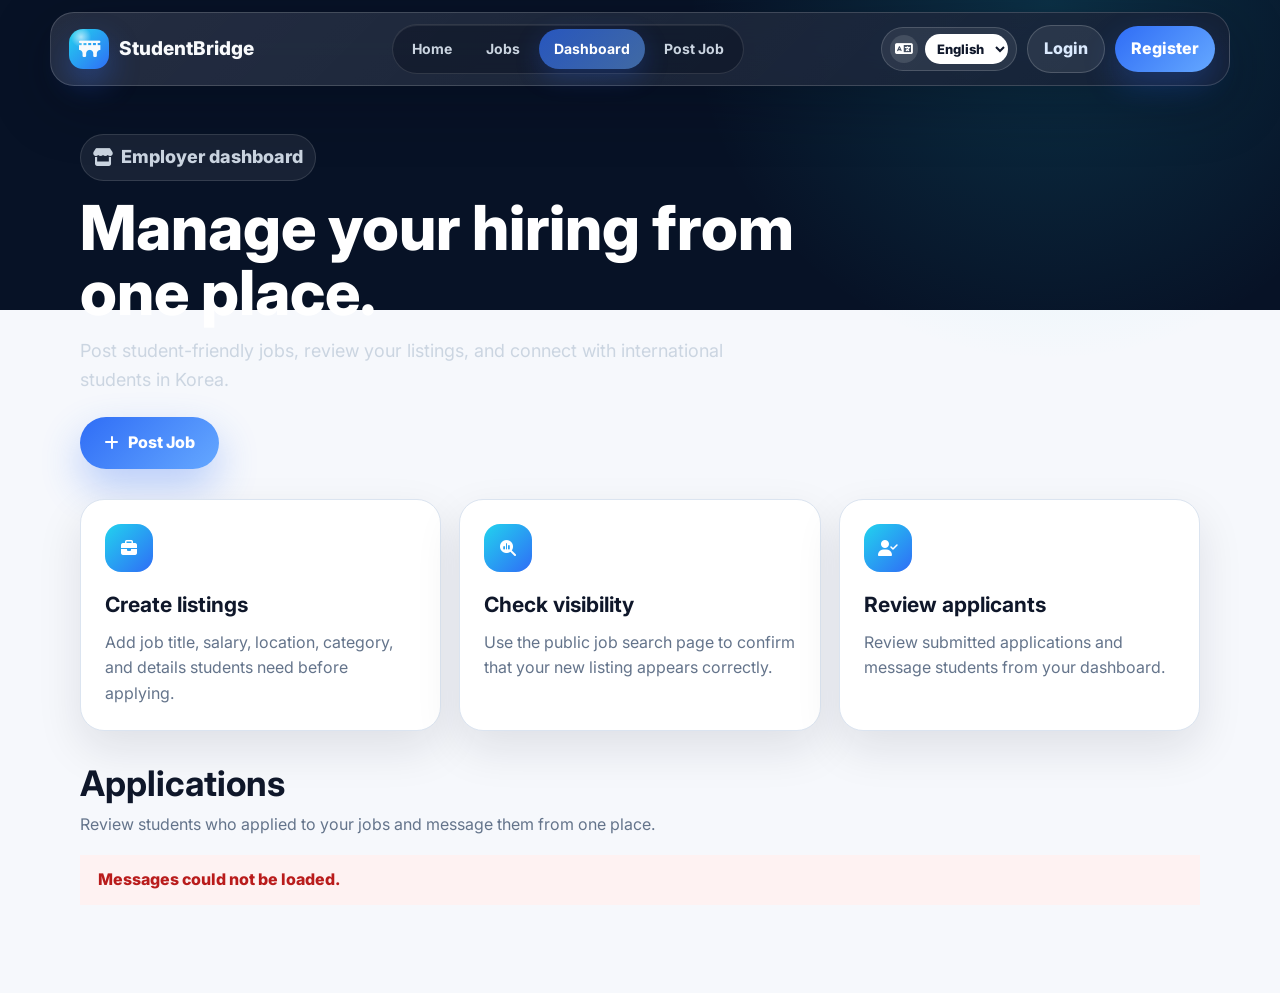
==== commit 583b4b02: "Fix final demo application flow" ====
--- a/frontend/employer-dashboard.html
+++ b/frontend/employer-dashboard.html
@@ -7,9 +7,10 @@
   <title data-i18n="title.employerDashboard">Employer Dashboard | StudentBridge</title>
   <link rel="stylesheet" href="https://cdnjs.cloudflare.com/ajax/libs/font-awesome/6.5.1/css/all.min.css">
   <link rel="stylesheet" href="./style.css?v=20260610-floating-navbar">
-  <link rel="stylesheet" href="./post-job.css">
+  <link rel="stylesheet" href="./post-job.css?v=20260615-demo-flow">
   <link rel="stylesheet" href="./notifications.css?v=20260609-notifications">
   <link rel="stylesheet" href="./messages.css?v=20260609-messages">
+  <link rel="stylesheet" href="./navbar-auth.css?v=20260615-demo-flow">
 </head>
 <body data-auth-state="checking">
   <header class="navbar">
@@ -110,6 +111,6 @@
   <script src="./i18n.js?v=20260609-navbar-fix"></script>
   <script src="./notifications.js?v=20260609-notifications"></script>
   <script src="./messages.js?v=20260609-messages"></script>
-  <script src="./script.js?v=20260610-floating-navbar"></script>
+  <script src="./script.js?v=20260615-demo-flow"></script>
 </body>
 </html>
--- a/frontend/post-job.css
+++ b/frontend/post-job.css
@@ -227,6 +227,10 @@
   gap: 16px;
 }
 
+.coordinate-grid[hidden] {
+  display: none !important;
+}
+
 .full-width {
   grid-column: 1 / -1;
 }
--- a/frontend/navbar-auth.css
+++ b/frontend/navbar-auth.css
@@ -0,0 +1,145 @@
+.nav-right {
+  display: flex;
+  align-items: center;
+  gap: 10px;
+}
+
+.sr-only {
+  position: absolute;
+  width: 1px;
+  height: 1px;
+  padding: 0;
+  margin: -1px;
+  overflow: hidden;
+  clip: rect(0, 0, 0, 0);
+  white-space: nowrap;
+  border: 0;
+}
+
+.guest-actions {
+  display: flex;
+  align-items: center;
+  gap: 10px;
+}
+
+.btn {
+  display: inline-flex;
+  align-items: center;
+  justify-content: center;
+  gap: 8px;
+  min-height: 42px;
+  padding: 10px 16px;
+  border-radius: 999px;
+  font-weight: 800;
+  text-decoration: none;
+}
+
+.btn-outline {
+  color: #dbeafe;
+  border: 1px solid rgba(255, 255, 255, 0.18);
+  background: rgba(255, 255, 255, 0.08);
+}
+
+.btn-primary {
+  color: #ffffff;
+  background: linear-gradient(135deg, var(--primary, #2f6df6), #65a8ff);
+  box-shadow: 0 14px 32px rgba(47, 109, 246, 0.26);
+}
+
+.user-menu {
+  position: relative;
+}
+
+.user-menu-trigger {
+  display: inline-flex;
+  align-items: center;
+  gap: 10px;
+  min-height: 42px;
+  padding: 7px 11px;
+  border: 1px solid rgba(255, 255, 255, 0.16);
+  border-radius: 999px;
+  color: #ffffff;
+  background: rgba(255, 255, 255, 0.09);
+  font: inherit;
+  font-weight: 800;
+  cursor: pointer;
+}
+
+.user-icon {
+  display: grid;
+  width: 30px;
+  height: 30px;
+  place-items: center;
+  border-radius: 50%;
+  color: #ffffff;
+  background: linear-gradient(135deg, var(--secondary, #22d3ee), var(--primary, #2f6df6));
+}
+
+.user-dropdown {
+  position: absolute;
+  top: calc(100% + 10px);
+  right: 0;
+  z-index: 30;
+  width: 230px;
+  padding: 8px;
+  border: 1px solid var(--line, #dbe4f0);
+  border-radius: 18px;
+  background: #ffffff;
+  box-shadow: 0 24px 60px rgba(2, 6, 23, 0.22);
+}
+
+.dropdown-user {
+  margin: 4px 6px 8px;
+  padding: 8px 10px;
+  border-radius: 10px;
+  color: var(--text, #0f172a);
+  background: #f8fafc;
+  font-size: 13px;
+  font-weight: 800;
+  overflow-wrap: anywhere;
+}
+
+.user-dropdown a,
+.user-dropdown button {
+  display: flex;
+  align-items: center;
+  gap: 10px;
+  width: 100%;
+  padding: 11px 12px;
+  border: 0;
+  border-radius: 12px;
+  color: var(--text, #0f172a);
+  background: transparent;
+  font: inherit;
+  font-weight: 800;
+  text-align: left;
+  text-decoration: none;
+  cursor: pointer;
+}
+
+.user-dropdown a:hover,
+.user-dropdown button:hover {
+  color: var(--primary-dark, #1f4ed8);
+  background: #eef4ff;
+}
+
+body[data-auth-state="checking"] [data-guest-actions],
+body[data-auth-state="checking"] [data-user-menu] {
+  display: none !important;
+}
+
+@media (max-width: 820px) {
+  .nav-right {
+    flex-wrap: wrap;
+    justify-content: flex-end;
+  }
+
+  .guest-actions {
+    gap: 6px;
+  }
+
+  .btn {
+    min-height: 38px;
+    padding: 8px 12px;
+  }
+}
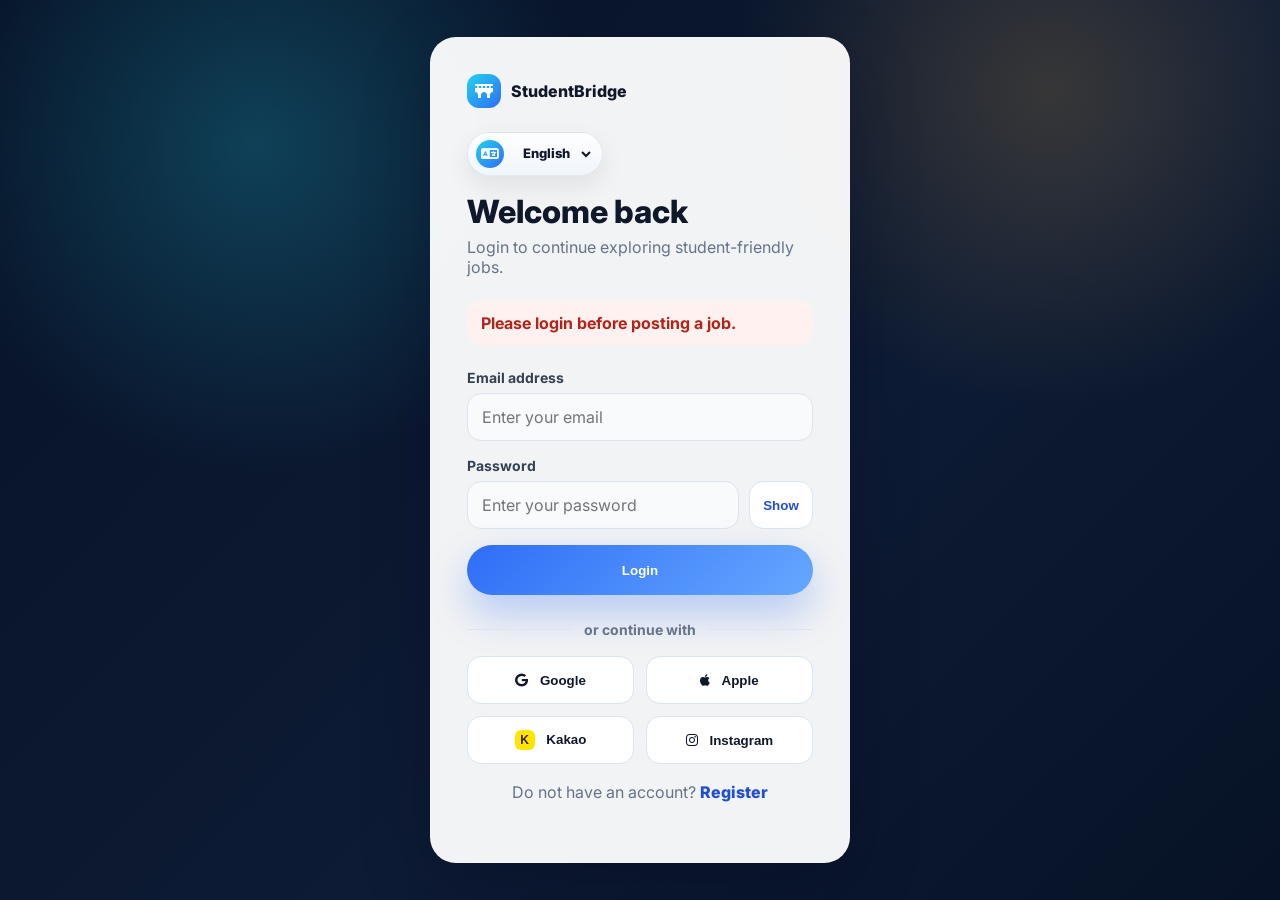
==== commit 4231672d: "Finalize demo readiness fixes" ====
--- a/frontend/employer-dashboard.html
+++ b/frontend/employer-dashboard.html
@@ -6,11 +6,11 @@
   <meta name="description" content="Employer dashboard for StudentBridge.">
   <title data-i18n="title.employerDashboard">Employer Dashboard | StudentBridge</title>
   <link rel="stylesheet" href="https://cdnjs.cloudflare.com/ajax/libs/font-awesome/6.5.1/css/all.min.css">
-  <link rel="stylesheet" href="./style.css?v=20260610-floating-navbar">
+  <link rel="stylesheet" href="./style.css?v=20260616-profile">
   <link rel="stylesheet" href="./post-job.css?v=20260615-demo-flow">
   <link rel="stylesheet" href="./notifications.css?v=20260609-notifications">
   <link rel="stylesheet" href="./messages.css?v=20260609-messages">
-  <link rel="stylesheet" href="./navbar-auth.css?v=20260615-demo-flow">
+  <link rel="stylesheet" href="./navbar-auth.css?v=20260616-profile">
 </head>
 <body data-auth-state="checking">
   <header class="navbar">
@@ -105,12 +105,12 @@
       <div class="application-list" data-application-list></div>
     </section>
   </main>
-  <script src="./runtime-config.js"></script>
-  <script src="./platform.js"></script>
+  <script src="./runtime-config.js?v=20260616-kakao-runtime"></script>
+  <script src="./platform.js?v=20260616-profile"></script>
   <script src="./translations.js"></script>
-  <script src="./i18n.js?v=20260609-navbar-fix"></script>
+  <script src="./i18n.js?v=20260615-premium-glass-navbar"></script>
   <script src="./notifications.js?v=20260609-notifications"></script>
   <script src="./messages.js?v=20260609-messages"></script>
-  <script src="./script.js?v=20260615-demo-flow"></script>
+  <script src="./script.js?v=20260616-profile"></script>
 </body>
 </html>
--- a/frontend/style.css
+++ b/frontend/style.css
@@ -62,6 +62,19 @@
 a {
   color: inherit;
 }
+
+@keyframes softMenuReveal {
+  from {
+    opacity: 0;
+    transform: translateY(-8px) scale(0.98);
+  }
+
+  to {
+    opacity: 1;
+    transform: translateY(0) scale(1);
+  }
+}
+
 .language-wrapper{
   position: relative;
 }
@@ -72,17 +85,21 @@
   justify-content: center;
   width: 44px;
   height: 44px;
-  border: 1px solid rgba(255,255,255,0.15);
+  border: 1px solid rgba(148, 163, 184, 0.22);
   border-radius: 50%;
-  background: rgba(255,255,255,0.08);
-  color: white;
+  background:
+    linear-gradient(180deg, rgba(255, 255, 255, 0.94), rgba(239, 246, 255, 0.78));
+  color: var(--primary-dark);
   cursor: pointer;
-  transition: all 0.25s ease;
-  backdrop-filter: blur(12px);
+  transition: transform 0.22s ease, border-color 0.22s ease, box-shadow 0.22s ease, background 0.22s ease;
+  backdrop-filter: blur(14px);
+  box-shadow: inset 0 1px 0 rgba(255, 255, 255, 0.92), 0 10px 24px rgba(15, 23, 42, 0.08);
 }
 
 .language-btn:hover{
-  background: rgba(255,255,255,0.16);
+  border-color: rgba(47, 109, 246, 0.34);
+  background: #ffffff;
+  box-shadow: 0 14px 32px rgba(47, 109, 246, 0.16);
   transform: translateY(-2px);
 }
 
@@ -92,15 +109,18 @@
   right: 0;
   width: 160px;
   overflow: hidden;
-  border-radius: 16px;
-  background: white;
-  box-shadow: 0 18px 45px rgba(15,23,42,0.18);
+  border: 1px solid rgba(219, 228, 240, 0.9);
+  border-radius: 18px;
+  background: rgba(255, 255, 255, 0.96);
+  backdrop-filter: blur(18px);
+  box-shadow: 0 22px 58px rgba(15, 23, 42, 0.18);
   display: none;
   z-index: 999;
 }
 
 .language-menu.show{
   display: block;
+  animation: softMenuReveal 0.18s ease both;
 }
 
 .language-menu div{
@@ -122,27 +142,28 @@
   display: flex;
   align-items: center;
   justify-content: space-between;
-  gap: 18px;
-  width: min(1180px, calc(100% - 32px));
-  min-height: 70px;
+  gap: 16px;
+  width: min(1200px, calc(100% - 32px));
+  min-height: 72px;
   margin: 12px auto 0;
-  padding: 11px 14px 11px 18px;
+  padding: 10px 12px 10px 16px;
   background:
-    linear-gradient(135deg, rgba(255, 255, 255, 0.12), rgba(255, 255, 255, 0.055)),
-    rgba(8, 18, 38, 0.82);
-  color: var(--text-light);
-  backdrop-filter: blur(22px) saturate(150%);
-  border: 1px solid rgba(255, 255, 255, 0.16);
+    linear-gradient(135deg, rgba(255, 255, 255, 0.92), rgba(236, 247, 255, 0.74)),
+    radial-gradient(circle at 12% 0%, rgba(34, 211, 238, 0.2), transparent 32%);
+  color: var(--text);
+  backdrop-filter: blur(26px) saturate(170%);
+  border: 1px solid rgba(219, 228, 240, 0.82);
   border-radius: 24px;
-  box-shadow: 0 18px 60px rgba(2, 6, 23, 0.28);
-  transition: box-shadow 0.25s ease, background 0.25s ease, transform 0.25s ease;
+  box-shadow: 0 20px 60px rgba(15, 23, 42, 0.14), inset 0 1px 0 rgba(255, 255, 255, 0.92);
+  transition: box-shadow 0.28s ease, background 0.28s ease, transform 0.28s ease, border-color 0.28s ease;
 }
 
 .navbar.scrolled {
   background:
-    linear-gradient(135deg, rgba(255, 255, 255, 0.14), rgba(255, 255, 255, 0.06)),
-    rgba(7, 18, 38, 0.92);
-  box-shadow: 0 22px 70px rgba(2, 6, 23, 0.34);
+    linear-gradient(135deg, rgba(255, 255, 255, 0.96), rgba(239, 246, 255, 0.84)),
+    radial-gradient(circle at 86% 0%, rgba(47, 109, 246, 0.16), transparent 30%);
+  border-color: rgba(191, 219, 254, 0.95);
+  box-shadow: 0 24px 72px rgba(15, 23, 42, 0.18), inset 0 1px 0 rgba(255, 255, 255, 0.96);
   transform: translateY(-2px);
 }
 
@@ -152,24 +173,30 @@
   display: inline-flex;
   align-items: center;
   gap: 10px;
-  color: var(--text-light);
+  color: #0b1730;
   font-size: 19px;
   font-weight: 800;
   text-decoration: none;
   letter-spacing: 0;
   min-width: max-content;
+  transition: transform 0.22s ease;
+}
+
+.logo:hover {
+  transform: translateY(-1px);
 }
 
 .logo-mark {
   display: grid;
-  width: 40px;
-  height: 40px;
+  width: 42px;
+  height: 42px;
   place-items: center;
-  border-radius: 14px;
+  border-radius: 15px;
   background:
-    radial-gradient(circle at 30% 20%, rgba(255, 255, 255, 0.62), transparent 24%),
+    radial-gradient(circle at 30% 20%, rgba(255, 255, 255, 0.74), transparent 26%),
     linear-gradient(135deg, var(--secondary), var(--primary));
-  box-shadow: 0 14px 30px rgba(47, 109, 246, 0.34);
+  color: #ffffff;
+  box-shadow: 0 16px 34px rgba(47, 109, 246, 0.3);
 }
 
 .nav-toggle {
@@ -178,22 +205,25 @@
   width: 44px;
   height: 44px;
   place-items: center;
-  border: 1px solid rgba(255, 255, 255, 0.16);
+  border: 1px solid rgba(148, 163, 184, 0.22);
   border-radius: 999px;
-  background: rgba(255, 255, 255, 0.105);
-  color: #ffffff;
+  background: rgba(255, 255, 255, 0.78);
+  color: var(--primary-dark);
   cursor: pointer;
   grid-template-rows: repeat(3, 2px);
   align-content: center;
   gap: 4px;
-  transition: background 0.2s ease, border-color 0.2s ease, transform 0.2s ease;
+  box-shadow: inset 0 1px 0 rgba(255, 255, 255, 0.86), 0 10px 24px rgba(15, 23, 42, 0.08);
+  transition: background 0.22s ease, border-color 0.22s ease, transform 0.22s ease, box-shadow 0.22s ease;
 }
 
 .nav-toggle:hover,
 .nav-toggle:focus-visible,
 .navbar.nav-open .nav-toggle {
-  border-color: rgba(96, 165, 250, 0.72);
-  background: rgba(47, 109, 246, 0.24);
+  border-color: rgba(47, 109, 246, 0.34);
+  background: #ffffff;
+  box-shadow: 0 14px 34px rgba(47, 109, 246, 0.16);
+  transform: translateY(-1px);
 }
 
 .nav-toggle span {
@@ -223,30 +253,38 @@
   align-items: center;
   gap: 4px;
   padding: 4px;
-  border: 1px solid rgba(255, 255, 255, 0.12);
+  border: 1px solid rgba(219, 228, 240, 0.82);
   border-radius: 999px;
-  background: rgba(3, 10, 24, 0.34);
-  box-shadow: inset 0 1px 0 rgba(255, 255, 255, 0.08);
+  background: rgba(255, 255, 255, 0.58);
+  box-shadow: inset 0 1px 0 rgba(255, 255, 255, 0.82), 0 10px 24px rgba(15, 23, 42, 0.06);
 }
 
 .nav-center a {
   padding: 9px 15px;
   border-radius: 999px;
-  color: #cbd5e1;
+  color: #475569;
   font-size: 14px;
   font-weight: 700;
   text-decoration: none;
-  transition: background 0.2s ease, color 0.2s ease;
+  transition: transform 0.22s ease, background 0.22s ease, color 0.22s ease, box-shadow 0.22s ease;
 }
 
 .nav-center a:hover,
-.nav-center a:focus-visible,
+.nav-center a:focus-visible {
+  background: rgba(239, 246, 255, 0.9);
+  color: var(--primary-dark);
+  outline: none;
+  transform: translateY(-1px);
+}
+
 .nav-center .active,
 .nav-center a[aria-current="page"] {
-  background: linear-gradient(135deg, rgba(47, 109, 246, 0.72), rgba(101, 168, 255, 0.56));
+  background:
+    linear-gradient(135deg, var(--primary), #65a8ff),
+    radial-gradient(circle at 20% 0%, rgba(255, 255, 255, 0.46), transparent 28%);
   color: #ffffff;
   outline: none;
-  box-shadow: 0 8px 24px rgba(47, 109, 246, 0.25);
+  box-shadow: 0 10px 26px rgba(47, 109, 246, 0.24), inset 0 1px 0 rgba(255, 255, 255, 0.28);
 }
 
 .nav-right {
@@ -277,13 +315,26 @@
   max-width: 280px;
   min-height: 44px;
   padding: 7px 11px;
-  border: 1px solid rgba(255, 255, 255, 0.16);
+  border: 1px solid rgba(148, 163, 184, 0.22);
   border-radius: 999px;
-  color: #ffffff;
-  background: rgba(255, 255, 255, 0.105);
+  color: var(--primary-dark);
+  background:
+    linear-gradient(180deg, rgba(255, 255, 255, 0.94), rgba(239, 246, 255, 0.78));
   font: inherit;
   font-weight: 800;
   cursor: pointer;
+  text-decoration: none;
+  box-shadow: inset 0 1px 0 rgba(255, 255, 255, 0.9), 0 10px 24px rgba(15, 23, 42, 0.08);
+  transition: transform 0.22s ease, border-color 0.22s ease, box-shadow 0.22s ease, background 0.22s ease;
+}
+
+.user-menu-trigger:hover,
+.user-menu-trigger:focus-visible,
+.user-menu-trigger[aria-expanded="true"] {
+  border-color: rgba(47, 109, 246, 0.34);
+  background: #ffffff;
+  box-shadow: 0 14px 34px rgba(47, 109, 246, 0.16);
+  transform: translateY(-1px);
 }
 
 .user-icon {
@@ -296,17 +347,44 @@
   background: linear-gradient(135deg, var(--secondary), var(--primary));
 }
 
+.user-chip-copy {
+  display: flex;
+  flex-direction: column;
+  gap: 0;
+  line-height: 1.1;
+  text-align: left;
+}
+
+.user-chip-kicker {
+  color: #bfdbfe;
+  font-size: 10px;
+  font-weight: 800;
+  letter-spacing: 0.08em;
+  text-transform: uppercase;
+}
+
+.user-chip-copy strong {
+  max-width: 130px;
+  overflow: hidden;
+  color: #ffffff;
+  font-size: 13px;
+  text-overflow: ellipsis;
+  white-space: nowrap;
+}
+
 .user-dropdown {
   position: absolute;
   top: calc(100% + 10px);
   right: 0;
   width: 230px;
   padding: 8px;
-  border: 1px solid var(--line);
+  border: 1px solid rgba(219, 228, 240, 0.92);
   border-radius: 18px;
-  background: #ffffff;
-  box-shadow: 0 24px 60px rgba(2, 6, 23, 0.22);
+  background: rgba(255, 255, 255, 0.96);
+  backdrop-filter: blur(18px);
+  box-shadow: 0 24px 60px rgba(15, 23, 42, 0.18);
   z-index: 120;
+  animation: softMenuReveal 0.18s ease both;
 }
 
 .dropdown-user {
@@ -374,13 +452,15 @@
 }
 
 .btn-outline {
-  color: #dbeafe;
-  border: 1px solid rgba(255, 255, 255, 0.18);
-  background: rgba(255, 255, 255, 0.08);
+  color: var(--primary-dark);
+  border: 1px solid rgba(47, 109, 246, 0.22);
+  background: rgba(255, 255, 255, 0.72);
+  box-shadow: inset 0 1px 0 rgba(255, 255, 255, 0.9);
 }
 
 .btn-outline:hover {
-  background: rgba(255, 255, 255, 0.15);
+  background: #ffffff;
+  box-shadow: 0 14px 32px rgba(47, 109, 246, 0.14);
 }
 
 .btn-primary,
@@ -821,16 +901,18 @@
     grid-template-columns: 1fr;
     gap: 6px;
     padding: 10px;
-    border-color: rgba(255, 255, 255, 0.12);
+    border-color: rgba(219, 228, 240, 0.88);
     border-radius: 20px;
     background:
-      linear-gradient(135deg, rgba(255, 255, 255, 0.1), rgba(255, 255, 255, 0.04)),
-      rgba(8, 20, 42, 0.98);
-    box-shadow: 0 26px 70px rgba(2, 6, 23, 0.34);
+      linear-gradient(135deg, rgba(255, 255, 255, 0.98), rgba(239, 246, 255, 0.96)),
+      radial-gradient(circle at 16% 0%, rgba(34, 211, 238, 0.12), transparent 32%),
+      #ffffff;
+    box-shadow: 0 26px 70px rgba(15, 23, 42, 0.2);
   }
 
   .navbar.nav-open .nav-center {
     display: grid;
+    animation: softMenuReveal 0.2s ease both;
   }
 
   .nav-center a {
@@ -860,10 +942,10 @@
   .hero {
     grid-template-columns: 1fr;
     min-height: auto;
-  }
-
   .hero-visual {
     min-height: 380px;
+  }
+
   }
 
   .cards,
@@ -880,6 +962,7 @@
   }
 
   .language-btn,
+  .navbar .language-switcher,
   .message-button,
   .notification-button,
   .user-menu-trigger,
@@ -888,9 +971,40 @@
     height: 40px;
   }
 
+  .navbar .language-switcher {
+    position: relative;
+    min-height: 40px;
+    padding: 0;
+    justify-content: center;
+    overflow: hidden;
+  }
+
+  .navbar .language-switcher select {
+    position: absolute;
+    inset: 0;
+    width: 100%;
+    opacity: 0;
+    cursor: pointer;
+  }
+
+  .navbar .language-switcher-icon {
+    width: 28px;
+    height: 28px;
+  }
+
+  .logo-mark {
+    width: 38px;
+    height: 38px;
+    border-radius: 14px;
+  }
+
   .user-menu-trigger {
     min-height: 40px;
     padding: 5px;
+  }
+
+  .user-chip-copy {
+    display: none;
   }
 
   .user-menu-trigger > .fa-chevron-down {
--- a/frontend/post-job.css
+++ b/frontend/post-job.css
@@ -221,6 +221,26 @@
   background: #fff1f0;
 }
 
+.map-fallback-link {
+  display: inline-flex;
+  align-items: center;
+  width: fit-content;
+  margin-top: 10px;
+  color: var(--primary-dark);
+  font-size: 14px;
+  font-weight: 800;
+  text-decoration: none;
+}
+
+.map-status .map-fallback-link {
+  margin-top: 0;
+  margin-left: 8px;
+}
+
+.map-fallback-link:hover {
+  text-decoration: underline;
+}
+
 .coordinate-grid {
   display: grid;
   grid-template-columns: repeat(2, minmax(0, 1fr));
--- a/frontend/notifications.css
+++ b/frontend/notifications.css
@@ -14,18 +14,21 @@
   width: 44px;
   height: 44px;
   place-items: center;
-  border: 1px solid rgba(255, 255, 255, 0.16);
+  border: 1px solid rgba(148, 163, 184, 0.22);
   border-radius: 999px;
-  color: #ffffff;
-  background: rgba(255, 255, 255, 0.09);
+  color: #1f4ed8;
+  background:
+    linear-gradient(180deg, rgba(255, 255, 255, 0.94), rgba(239, 246, 255, 0.78));
   cursor: pointer;
-  transition: border-color 0.2s ease, background 0.2s ease, transform 0.2s ease;
+  box-shadow: inset 0 1px 0 rgba(255, 255, 255, 0.9), 0 10px 24px rgba(15, 23, 42, 0.08);
+  transition: border-color 0.22s ease, background 0.22s ease, transform 0.22s ease, box-shadow 0.22s ease;
 }
 
 .notification-button:hover,
 .notification-button[aria-expanded="true"] {
-  border-color: rgba(96, 165, 250, 0.72);
-  background: rgba(47, 109, 246, 0.24);
+  border-color: rgba(47, 109, 246, 0.34);
+  background: #ffffff;
+  box-shadow: 0 14px 34px rgba(47, 109, 246, 0.16);
   transform: translateY(-1px);
 }
 
@@ -36,7 +39,7 @@
   min-width: 20px;
   height: 20px;
   padding: 0 5px;
-  border: 2px solid #071226;
+  border: 2px solid #ffffff;
   border-radius: 999px;
   color: #ffffff;
   background: #ef4444;
@@ -57,11 +60,13 @@
   z-index: 80;
   width: min(360px, calc(100vw - 32px));
   overflow: hidden;
-  border: 1px solid #dbe4f0;
+  border: 1px solid rgba(219, 228, 240, 0.92);
   border-radius: 20px;
   color: #0f172a;
-  background: #ffffff;
-  box-shadow: 0 28px 70px rgba(2, 6, 23, 0.28);
+  background: rgba(255, 255, 255, 0.96);
+  backdrop-filter: blur(18px);
+  box-shadow: 0 28px 70px rgba(15, 23, 42, 0.2);
+  animation: softMenuReveal 0.18s ease both;
 }
 
 .notification-panel[hidden] {
--- a/frontend/messages.css
+++ b/frontend/messages.css
@@ -23,18 +23,21 @@
   width: 44px;
   height: 44px;
   place-items: center;
-  border: 1px solid rgba(255, 255, 255, 0.16);
+  border: 1px solid rgba(148, 163, 184, 0.22);
   border-radius: 999px;
-  color: #ffffff;
-  background: rgba(255, 255, 255, 0.09);
+  color: #1f4ed8;
+  background:
+    linear-gradient(180deg, rgba(255, 255, 255, 0.94), rgba(239, 246, 255, 0.78));
   cursor: pointer;
-  transition: border-color 0.2s ease, background 0.2s ease, transform 0.2s ease;
+  box-shadow: inset 0 1px 0 rgba(255, 255, 255, 0.9), 0 10px 24px rgba(15, 23, 42, 0.08);
+  transition: border-color 0.22s ease, background 0.22s ease, transform 0.22s ease, box-shadow 0.22s ease;
 }
 
 .message-button:hover,
 .message-button[aria-expanded="true"] {
-  border-color: rgba(96, 165, 250, 0.72);
-  background: rgba(47, 109, 246, 0.24);
+  border-color: rgba(47, 109, 246, 0.34);
+  background: #ffffff;
+  box-shadow: 0 14px 34px rgba(47, 109, 246, 0.16);
   transform: translateY(-1px);
 }
 
@@ -45,7 +48,7 @@
   min-width: 20px;
   height: 20px;
   padding: 0 5px;
-  border: 2px solid #071226;
+  border: 2px solid #ffffff;
   border-radius: 999px;
   color: #ffffff;
   background: #ef4444;
@@ -66,11 +69,13 @@
   z-index: 82;
   width: min(380px, calc(100vw - 32px));
   overflow: hidden;
-  border: 1px solid #dbe4f0;
+  border: 1px solid rgba(219, 228, 240, 0.92);
   border-radius: 20px;
   color: #0f172a;
-  background: #ffffff;
-  box-shadow: 0 28px 70px rgba(2, 6, 23, 0.28);
+  background: rgba(255, 255, 255, 0.96);
+  backdrop-filter: blur(18px);
+  box-shadow: 0 28px 70px rgba(15, 23, 42, 0.2);
+  animation: softMenuReveal 0.18s ease both;
 }
 
 .message-panel[hidden] {
--- a/frontend/navbar-auth.css
+++ b/frontend/navbar-auth.css
@@ -63,6 +63,15 @@
   font: inherit;
   font-weight: 800;
   cursor: pointer;
+  text-decoration: none;
+  transition: transform 0.2s ease, background 0.2s ease, border-color 0.2s ease;
+}
+
+.user-menu-trigger:hover,
+.user-menu-trigger:focus-visible {
+  border-color: rgba(96, 165, 250, 0.66);
+  background: rgba(255, 255, 255, 0.16);
+  transform: translateY(-1px);
 }
 
 .user-icon {
@@ -73,6 +82,31 @@
   border-radius: 50%;
   color: #ffffff;
   background: linear-gradient(135deg, var(--secondary, #22d3ee), var(--primary, #2f6df6));
+}
+
+.user-chip-copy {
+  display: flex;
+  flex-direction: column;
+  gap: 0;
+  line-height: 1.1;
+  text-align: left;
+}
+
+.user-chip-kicker {
+  color: #bfdbfe;
+  font-size: 10px;
+  font-weight: 800;
+  letter-spacing: 0.08em;
+  text-transform: uppercase;
+}
+
+.user-chip-copy strong {
+  max-width: 130px;
+  overflow: hidden;
+  color: #ffffff;
+  font-size: 13px;
+  text-overflow: ellipsis;
+  white-space: nowrap;
 }
 
 .user-dropdown {
@@ -142,4 +176,8 @@
     min-height: 38px;
     padding: 8px 12px;
   }
+
+  .user-chip-copy {
+    display: none;
+  }
 }
